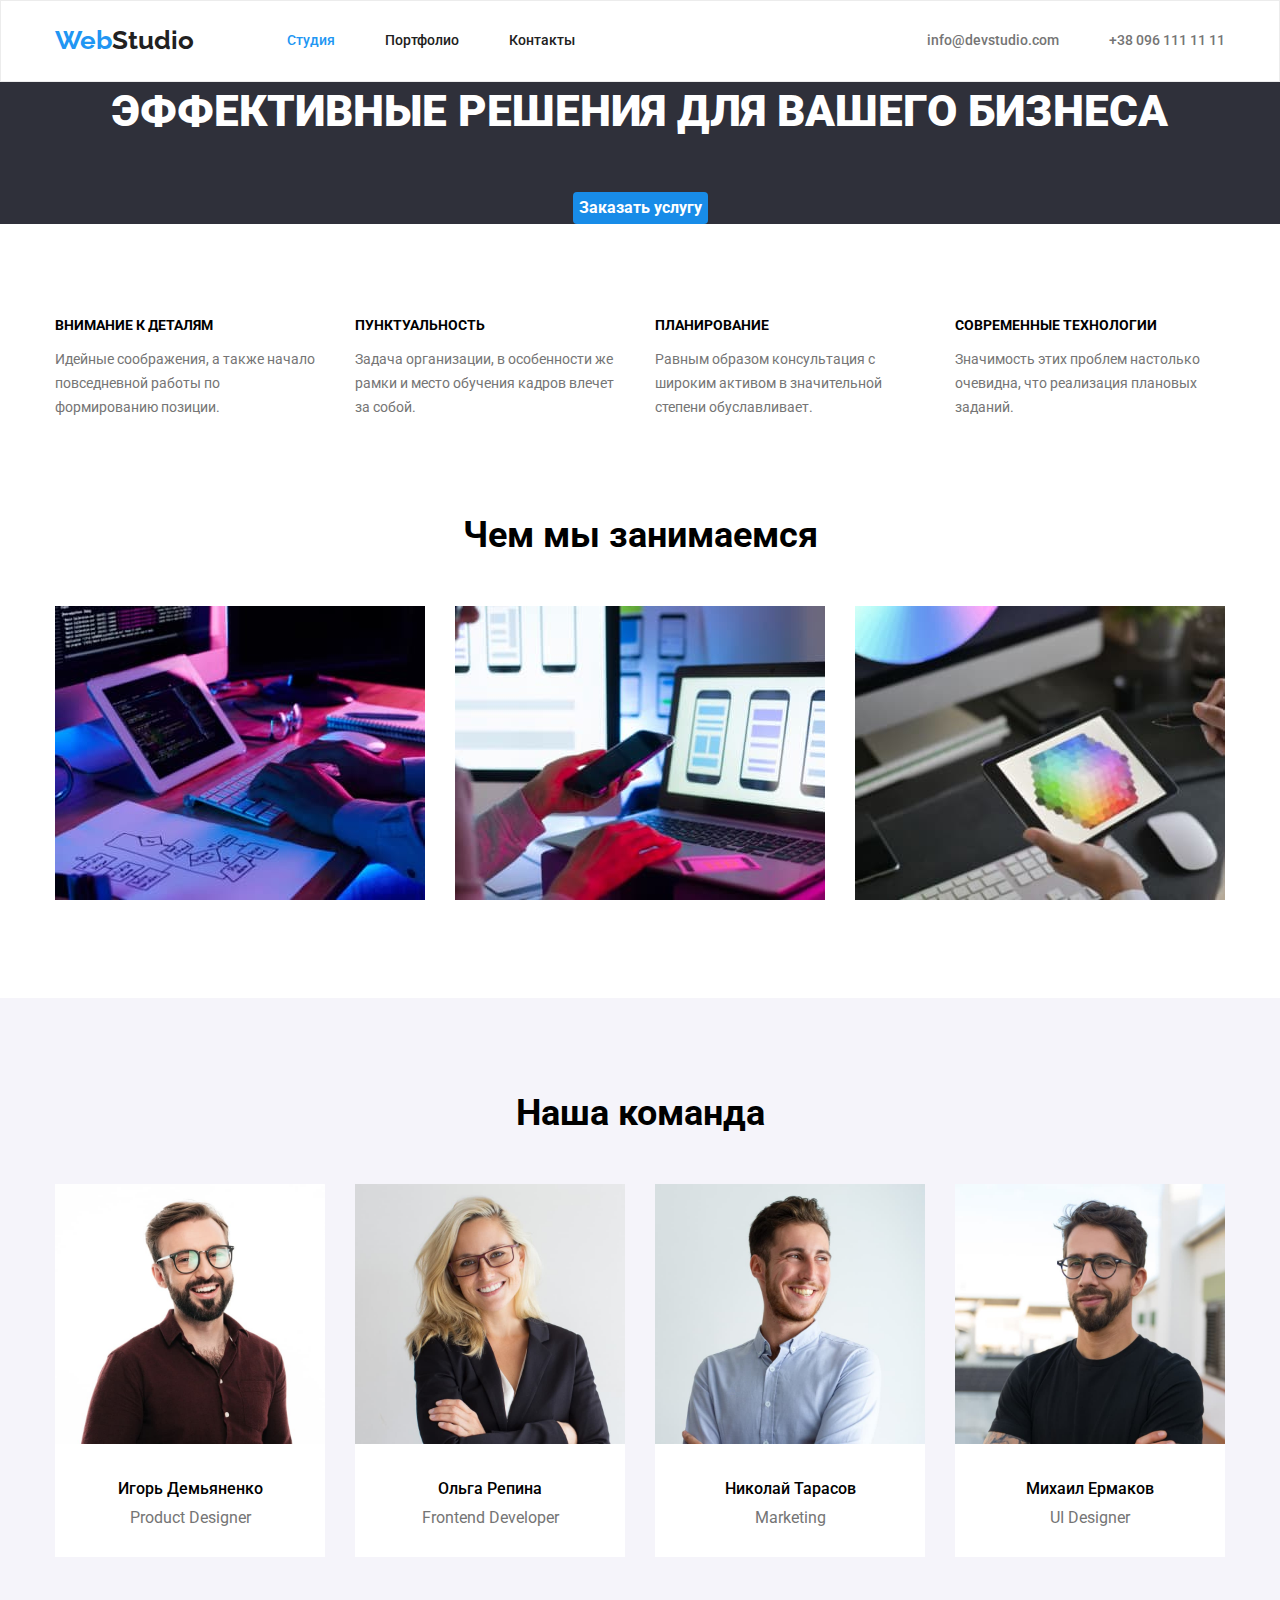
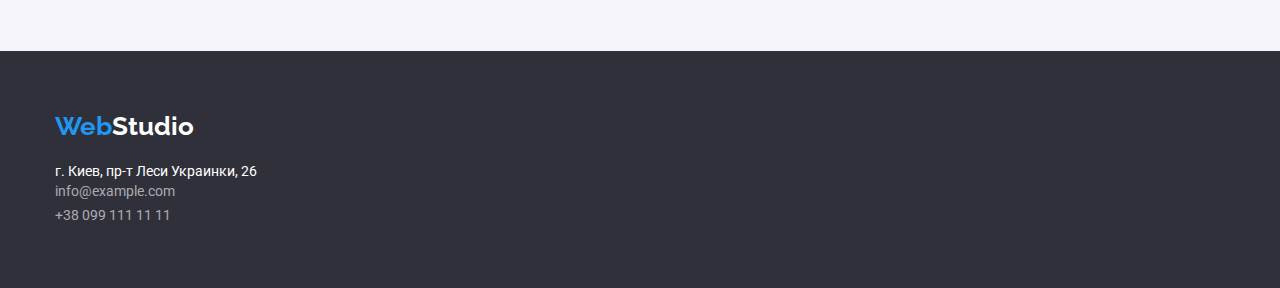
==== index.html @ 7400c4f2 "goit-hw-3" ====
<!DOCTYPE html>
<html lang="ru">
	<head>
		<meta charset="UTF-8" />
		<meta http-equiv="X-UA-Compatible" content="IE=edge" />
		<meta name="viewport" content="width=device-width, initial-scale=1.0" />
		<link rel="preconnect" href="https://fonts.googleapis.com" />
		<link rel="preconnect" href="https://fonts.gstatic.com" crossorigin />
		<link
			href="https://fonts.googleapis.com/css2?family=Raleway:wght@700&family=Roboto:wght@400;500;700;900&display=swap"
			rel="stylesheet"
		/>
		<link
			rel="stylesheet"
			href="https://cdnjs.cloudflare.com/ajax/libs/modern-normalize/1.1.0/modern-normalize.min.css"
		/>
		<title>Document</title>
		<link rel="stylesheet" href="./css/styles.css" />
	</head>
	<body class="body">
		<header class="header">
			<div class="container header-total">
				<nav class="header-nav">
					<a class="header-logo" href="/"
						>Web<span class="header-studio">Studio</span></a
					>
					<ul class="header-list list">
						<li class="header-item">
							<a class="header-link current" href="./index.html">Студия</a>
						</li>
						<li class="header-item">
							<a class="header-link" href="./portfolio.html">Портфолио</a>
						</li>
						<li class="header-item">
							<a class="header-link" href="">Контакты</a>
						</li>
					</ul>
				</nav>
				<ul class="header-contact-list list">
					<li class="header-contact-item">
						<a class="header-mail" href="mailto:info@devstudio.com"
							>info@devstudio.com</a
						>
					</li>
					<li class="header-contact-item">
						<a class="header-tel" href="tel:+380961111111">+38 096 111 11 11</a>
					</li>
				</ul>
			</div>
		</header>
		<main>
			<section class="hero">
				<h1 class="hero-headline">Эффективные решения для вашего бизнеса</h1>
				<button class="hero-btn" type="button">Заказать услугу</button>
			</section>
			<section class="promo">
				<div class="container promo-total">
					<ul class="promo-list list">
						<li class="promo-item">
							<h3 class="promo-subject">Внимание к деталям</h3>
							<p class="promo-desc">
								Идейные соображения, а также начало повседневной работы по
								формированию позиции.
							</p>
						</li>
						<li class="promo-item">
							<h3 class="promo-subject">Пунктуальность</h3>
							<p class="promo-desc">
								Задача организации, в особенности же рамки и место обучения
								кадров влечет за собой.
							</p>
						</li>
						<li class="promo-item">
							<h3 class="promo-subject">Планирование</h3>
							<p class="promo-desc">
								Равным образом консультация с широким активом в значительной
								степени обуславливает.
							</p>
						</li>
						<li class="promo-item">
							<h3 class="promo-subject">Современные технологии</h3>
							<p class="promo-desc">
								Значимость этих проблем настолько очевидна, что реализация
								плановых заданий.
							</p>
						</li>
					</ul>
				</div>
			</section>
			<section class="direction-activity">
				<div class="container direction-total">
					<h2 class="direction-activity-titel">Чем мы занимаемся</h2>
					<ul class="direction-activity-list list">
						<li class="direction-activity-item">
							<img src="./images/rabota1.jpg" alt="Работа1" width="370" />
						</li>
						<li class="direction-activity-item">
							<img src="./images/rabota2.jpg" alt="Работа2" width="370" />
						</li>
						<li class="direction-activity-item">
							<img src="./images/rabota3.jpg" alt="Работа3" width="370" />
						</li>
					</ul>
				</div>
			</section>
			<section class="team">
				<div class="container team-total">
					<h2 class="team-title">Наша команда</h2>
					<ul class="team-list list">
						<li class="team-item">
							<img
								class="images"
								src="./images/team1.jpg"
								alt="Игорь Демьяненко"
								width="270"
							/>
							<h3 class="team-member">Игорь Демьяненко</h3>
							<p class="team-member-position" lang="en">Product Designer</p>
						</li>
						<li class="team-item">
							<img
								class="images"
								src="./images/team2.jpg"
								alt="Ольга Репина"
								width="270"
							/>
							<h3 class="team-member">Ольга Репина</h3>
							<p class="team-member-position" lang="en">Frontend Developer</p>
						</li>
						<li class="team-item">
							<img
								class="images"
								src="./images/team3.jpg"
								alt="Николай Тарасов"
								width="270"
							/>
							<h3 class="team-member">Николай Тарасов</h3>
							<p class="team-member-position" lang="en">Marketing</p>
						</li>
						<li class="team-item">
							<img
								class="images"
								src="./images/team4.jpg"
								alt="Михаил Ермаков"
								width="270"
							/>
							<h3 class="team-member">Михаил Ермаков</h3>
							<p class="team-member-position" lang="en">UI Designer</p>
						</li>
					</ul>
				</div>
			</section>
		</main>
		<footer class="footer">
			<div class="container">
				<a class="footer-logo" href="/"
					>Web<span class="footer-studio">Studio</span></a
				>
				<address class="footer-contact">
					<ul class="footer-contact-list list">
						<li class="footer-contact-item">
							<a class="footer-geolocation" href="">
								г. Киев, пр-т Леси Украинки, 26</a
							>
						</li>
						<li class="footer-contact-item">
							<a class="footer-mail" href="mailto:info@devstudio.com"
								>info@example.com</a
							>
						</li>
						<li class="footer-contact-item">
							<a class="footer-tel" href="tel:+380961111111"
								>+38 099 111 11 11</a
							>
						</li>
					</ul>
				</address>
			</div>
		</footer>
	</body>
</html>
---- css/styles.css ----
:root {
	--primary-text-color: #212121;
	--title-text-color: #757575;
	--accent-color: #2196f3;
	--primary-white-color: #ffffff;
}
html {
	box-sizing: border-box;
}
*,
*::before,
*::after {
	box-sizing: inherit;
}
body {
	margin: 0;
	font-family: Roboto, sans-serif;
	background-color: var(--primary-white-color);
}
.container {
	width: 1200px;
	margin-left: auto;
	margin-right: auto;
	padding-left: 15px;
	padding-right: 15px;
}
.list {
	list-style: none;
	padding: 0;
	margin: 0;
}
/*header*/

.header-total,
.header-nav,
.header-list,
.header-contact-list {
	display: flex;
	align-items: center;
}

.header-link,
.header-mail,
.header-tel {
	display: block;
	padding-top: 32px;
	padding-bottom: 32px;
}
.header-item:not(:last-child) {
	margin-right: 50px;
}
.header-contact-item:not(:last-child) {
	margin-right: 50px;
}
.header-contact-list {
	margin-left: auto;
}
.header {
	border: 1px solid #ececec;
}
.header-logo {
	display: block;
	margin-right: 93px;
	padding-top: 24px;
	padding-bottom: 25px;

	font-family: Raleway, sans-serif;
	font-weight: bold;
	font-size: 26px;
	line-height: 1.19;
	text-decoration: none;
	color: var(--accent-color);
}
.header-studio {
	color: var(--primary-text-color);
}
.header-link {
	font-weight: 500;
	font-size: 14px;
	line-height: 1.14;
	color: var(--primary-text-color);
	cursor: pointer;
	text-decoration: none;
}
.header-link:hover,
.header-link:focus {
	color: var(--accent-color);
}
.header-link.current {
	color: var(--accent-color);
}
.header-mail {
	font-weight: 500;
	font-size: 14px;
	line-height: 1.14;
	color: var(--title-text-color);
	text-decoration: none;
}
.header-mail:hover,
.header-mail:focus {
	color: var(--accent-color);
}
.header-tel {
	font-weight: 500;
	font-size: 14px;
	line-height: 1.14;
	color: var(--title-text-color);
	text-decoration: none;
}
.header-tel:hover,
.header-tel:focus {
	color: var(--accent-color);
}

/*hero*/
.hero {
	margin-bottom: 94px;

	background-color: #2f303a;
	color: var(--primary-white-color);
	text-align: center;
}
.hero-headline {
	margin-top: 0;
	margin-bottom: 50px;

	font-weight: 900;
	font-size: 44px;
	line-height: 1.36;
	text-transform: uppercase;
}
.hero-btn {
	font-family: Roboto, sans-serif;
	font-weight: bold;
	font-size: 16px;
	line-height: 1.88;

	color: var(--primary-white-color);
	cursor: pointer;
	background-color: #188ce8;
	border: none;
	border-radius: 4px;
}
.hero-btn:hover,
.hero-btn:focus {
	color: #188ce8;
	background-color: var(--primary-white-color);
}
.hero-btn:active {
	color: var(--primary-white-color);
	background-color: #188ce8;
}
/*main page*/

.promo {
	margin-bottom: 94px;
}
.promo-total {
	align-items: center;
}
.promo-list {
	display: flex;
}
.promo-item {
	width: 270px;
}
.promo-item:not(:last-child) {
	margin-right: 30px;
}
.promo-subject {
	margin-top: 0;
	margin-bottom: 10;

	font-weight: bold;
	font-size: 14px;
	line-height: 1.14;
	text-transform: uppercase;
}
.promo-desc {
	margin-top: 0;
	margin-bottom: 0;
	font-size: 14px;
	line-height: 1.71;
	color: var(--title-text-color);
}

.direction-activity {
	margin-bottom: 94px;
}
.direction-total {
	align-items: center;
}
.direction-activity-list {
	display: flex;
}
.direction-activity-item:not(:last-child) {
	margin-right: 30px;
}

.direction-activity-titel,
.team-title {
	margin-top: 0;
	margin-bottom: 0;
	padding-bottom: 50px;
	font-weight: bold;
	font-size: 36px;
	line-height: 1.17;
	text-align: center;
}
.team {
	padding-top: 94px;
	padding-bottom: 94px;
	background-color: #f5f4fa;
}
.team-total {
	align-items: center;
}
.team-list {
	display: flex;
}
.team-item:not(:last-child) {
	margin-right: 30px;
}
.team-item {
	background-color: var(--primary-white-color);
}
.images {
	padding-bottom: 30px;
}
.team-member {
	margin-top: 0;
	margin-bottom: 0;
	padding-bottom: 10px;

	font-weight: 500;
	font-size: 16px;
	line-height: 1.19;
	text-align: center;
}
.team-member-position {
	margin-top: 0;
	margin-bottom: 0;
	padding-bottom: 30px;

	font-size: 16px;
	line-height: 1.19;
	text-align: center;
	color: var(--title-text-color);
}
/*footer*/
.footer {
	background-color: #2f303a;
	padding-top: 60px;
	padding-bottom: 60px;
}

.footer-logo {
	display: block;
	padding-bottom: 20px;

	font-family: Raleway, sans-serif;
	font-weight: bold;
	font-size: 26px;
	line-height: 1.19;
	color: var(--accent-color);
	text-decoration: none;
}
.footer-studio {
	color: var(--primary-white-color);
}

.footer-geolocation,
.footer-mail {
	padding-bottom: 9px;
}

.footer-geolocation {
	font-size: 14px;
	line-height: 1.71px;
	color: var(--primary-white-color);
	text-decoration: none;
	font-style: normal;
}
.footer-mail,
.footer-tel {
	font-size: 14px;
	line-height: 1.71;
	color: rgba(255, 255, 255, 0.6);
	text-decoration: none;
	font-style: normal;
}
.footer-geolocation:hover,
.footer-geolocation:focus,
.footer-mail:hover,
.footer-mail:focus,
.footer-tel:hover,
.footer-tel:focus {
	color: var(--accent-color);
}

/*portfolio*/
.border {
	border-bottom: 1px solid #ececec;
	margin-bottom: 115px;
}
.portfolio-navigation {
	margin-bottom: 73px;
}
.portfolio-nav-btn-list {
	display: flex;
	padding-bottom: 50px;
	align-items: center;
	justify-content: center;
}
.portfolio-item:not(:last-child) {
	margin-right: 8px;
}
.portfolio-btn-everyone {
	padding: 6px 20px;
	min-width: 73px;

	font-family: Roboto, sans-serif;
	font-weight: 500;
	font-size: 16px;
	line-height: 1.63;
	text-align: center;
	color: var(--primary-text-color);
	cursor: pointer;
	background-color: #f5f4fa;
	border: none;
	border-radius: 4px;
}
.portfolio-btn-everyone:hover,
.portfolio-btn-everyone:focus {
	color: var(--primary-white-color);
	background-color: var(--accent-color);
}
.portfolio-btn-everyone:active {
	color: var(--primary-white-color);
}
.corol-change {
	color: var(--primary-white-color);
	background-color: var(--accent-color);
}
.portfolio-example-list {
	display: flex;
	flex-wrap: wrap;
	margin: -15px;
}
.portfolio-example-item {
	margin: 15px;
	border: 1px solid #ececec;
}

.portfolio-example-item .portfolio-images {
	padding-bottom: 20px;
}
.portfolio-example-title {
	margin-top: 0;
	margin-bottom: 0;
	padding-bottom: 4px;
	padding-left: 24px;

	font-weight: bold;
	font-size: 18px;
	line-height: 2;
}
.portfolio-example-text {
	margin-top: 0;
	margin-bottom: 0;
	padding-bottom: 20px;
	padding-left: 24px;

	font-size: 16px;
	line-height: 1.88;
	color: var(--title-text-color);
}
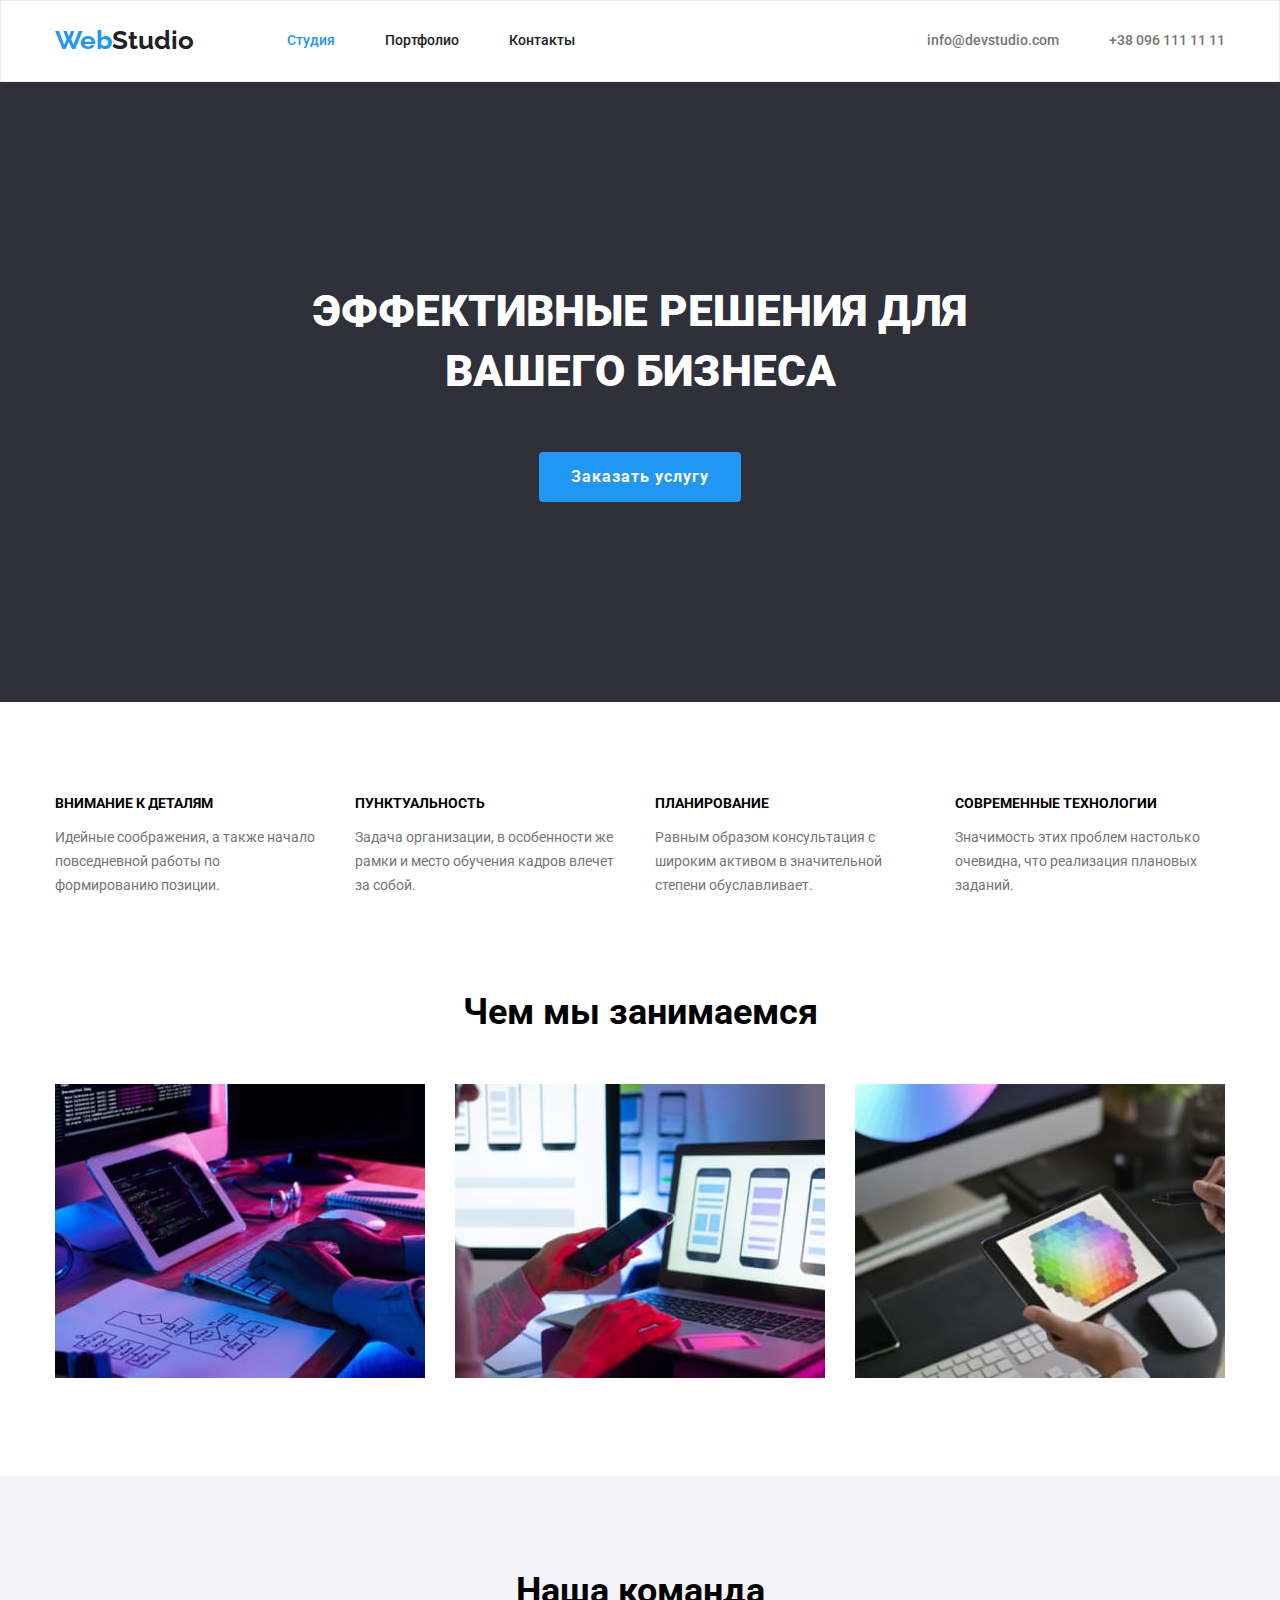
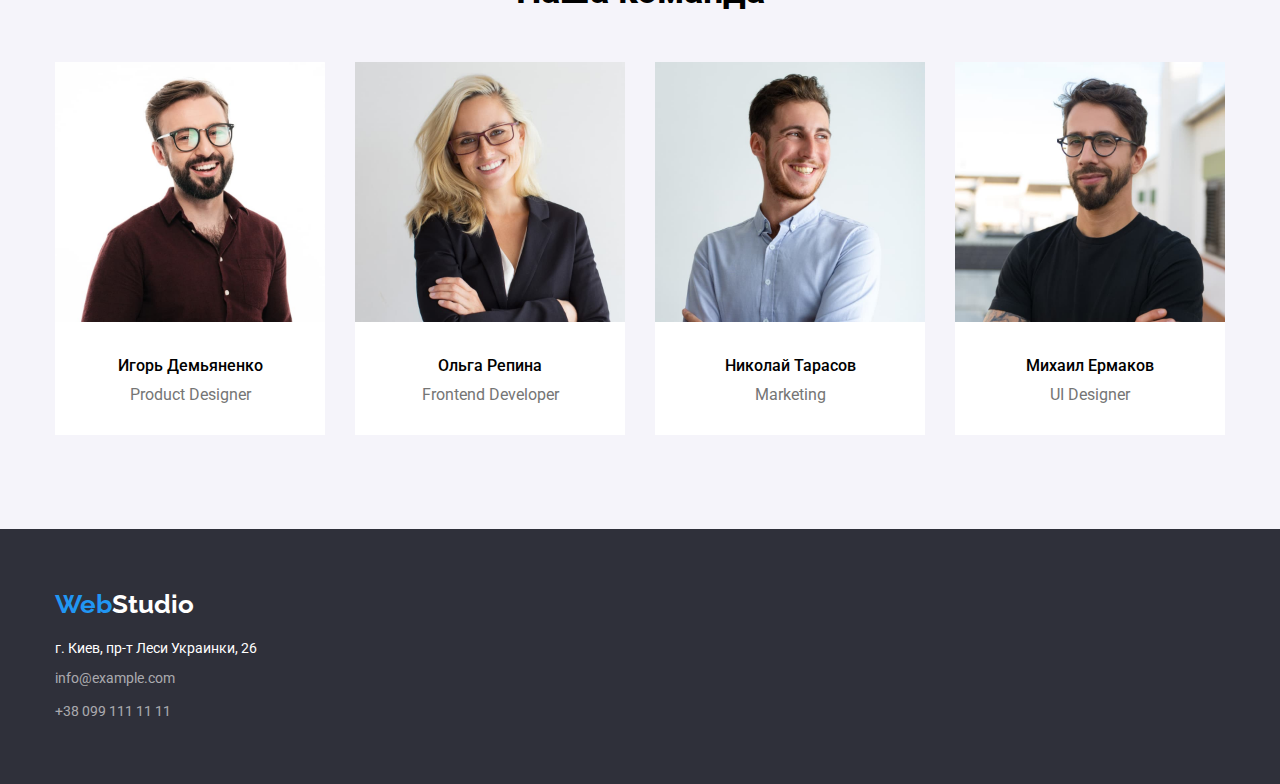
==== commit bae0a835: "goit-hw-03-fixed" ====
--- a/index.html
+++ b/index.html
@@ -50,8 +50,10 @@
 		</header>
 		<main>
 			<section class="hero">
-				<h1 class="hero-headline">Эффективные решения для вашего бизнеса</h1>
-				<button class="hero-btn" type="button">Заказать услугу</button>
+				<div class="container hero-total">
+					<h1 class="hero-headline">Эффективные решения для вашего бизнеса</h1>
+					<button class="hero-btn" type="button">Заказать услугу</button>
+				</div>
 			</section>
 			<section class="promo">
 				<div class="container promo-total">
@@ -114,8 +116,10 @@
 								alt="Игорь Демьяненко"
 								width="270"
 							/>
-							<h3 class="team-member">Игорь Демьяненко</h3>
-							<p class="team-member-position" lang="en">Product Designer</p>
+							<div class="team-card">
+								<h3 class="team-member">Игорь Демьяненко</h3>
+								<p class="team-member-position" lang="en">Product Designer</p>
+							</div>
 						</li>
 						<li class="team-item">
 							<img
@@ -124,8 +128,10 @@
 								alt="Ольга Репина"
 								width="270"
 							/>
-							<h3 class="team-member">Ольга Репина</h3>
-							<p class="team-member-position" lang="en">Frontend Developer</p>
+							<div class="team-card">
+								<h3 class="team-member">Ольга Репина</h3>
+								<p class="team-member-position" lang="en">Frontend Developer</p>
+							</div>
 						</li>
 						<li class="team-item">
 							<img
@@ -134,8 +140,10 @@
 								alt="Николай Тарасов"
 								width="270"
 							/>
-							<h3 class="team-member">Николай Тарасов</h3>
-							<p class="team-member-position" lang="en">Marketing</p>
+							<div class="team-card">
+								<h3 class="team-member">Николай Тарасов</h3>
+								<p class="team-member-position" lang="en">Marketing</p>
+							</div>
 						</li>
 						<li class="team-item">
 							<img
@@ -144,8 +152,10 @@
 								alt="Михаил Ермаков"
 								width="270"
 							/>
-							<h3 class="team-member">Михаил Ермаков</h3>
-							<p class="team-member-position" lang="en">UI Designer</p>
+							<div class="team-card">
+								<h3 class="team-member">Михаил Ермаков</h3>
+								<p class="team-member-position" lang="en">UI Designer</p>
+							</div>
 						</li>
 					</ul>
 				</div>
--- a/css/styles.css
+++ b/css/styles.css
@@ -3,6 +3,7 @@
 	--title-text-color: #757575;
 	--accent-color: #2196f3;
 	--primary-white-color: #ffffff;
+	--hero-foter-accent-color: #2f303a;
 }
 html {
 	box-sizing: border-box;
@@ -114,11 +115,19 @@
 
 /*hero*/
 .hero {
-	margin-bottom: 94px;
-
-	background-color: #2f303a;
-	color: var(--primary-white-color);
-	text-align: center;
+	background-color: var(--hero-foter-accent-color);
+	color: var(--primary-white-color);
+}
+.hero-total {
+	padding-top: 200px;
+	padding-bottom: 200px;
+}
+.hero-headline,
+.hero-btn {
+	margin-right: auto;
+	margin-left: auto;
+	display: block;
+	align-items: center;
 }
 .hero-headline {
 	margin-top: 0;
@@ -128,32 +137,38 @@
 	font-size: 44px;
 	line-height: 1.36;
 	text-transform: uppercase;
+	text-align: center;
+	width: 698px;
 }
 .hero-btn {
+	padding: 10px 32px;
+
 	font-family: Roboto, sans-serif;
 	font-weight: bold;
 	font-size: 16px;
+	letter-spacing: 0.06em;
 	line-height: 1.88;
 
 	color: var(--primary-white-color);
 	cursor: pointer;
-	background-color: #188ce8;
+	background-color: var(--accent-color);
 	border: none;
 	border-radius: 4px;
 }
 .hero-btn:hover,
 .hero-btn:focus {
-	color: #188ce8;
+	color: var(--primary-white-color);
+	background-color: #188ce8;
+}
+.hero-btn:active {
+	color: var(--accent-color);
 	background-color: var(--primary-white-color);
 }
-.hero-btn:active {
-	color: var(--primary-white-color);
-	background-color: #188ce8;
-}
 /*main page*/
 
 .promo {
-	margin-bottom: 94px;
+	padding-top: 94px;
+	padding-bottom: 94px;
 }
 .promo-total {
 	align-items: center;
@@ -185,7 +200,7 @@
 }
 
 .direction-activity {
-	margin-bottom: 94px;
+	padding-bottom: 94px;
 }
 .direction-total {
 	align-items: center;
@@ -200,8 +215,8 @@
 .direction-activity-titel,
 .team-title {
 	margin-top: 0;
-	margin-bottom: 0;
-	padding-bottom: 50px;
+	margin-bottom: 50px;
+
 	font-weight: bold;
 	font-size: 36px;
 	line-height: 1.17;
@@ -225,12 +240,13 @@
 	background-color: var(--primary-white-color);
 }
 .images {
-	padding-bottom: 30px;
+	margin-bottom: 30px;
+}
+.team-card {
 }
 .team-member {
 	margin-top: 0;
-	margin-bottom: 0;
-	padding-bottom: 10px;
+	margin-bottom: 10px;
 
 	font-weight: 500;
 	font-size: 16px;
@@ -249,14 +265,14 @@
 }
 /*footer*/
 .footer {
-	background-color: #2f303a;
+	background-color: var(--hero-foter-accent-color);
 	padding-top: 60px;
 	padding-bottom: 60px;
 }
 
 .footer-logo {
 	display: block;
-	padding-bottom: 20px;
+	margin-bottom: 20px;
 
 	font-family: Raleway, sans-serif;
 	font-weight: bold;
@@ -269,9 +285,8 @@
 	color: var(--primary-white-color);
 }
 
-.footer-geolocation,
-.footer-mail {
-	padding-bottom: 9px;
+.footer-contact-item:not(:last-child) {
+	margin-bottom: 9px;
 }
 
 .footer-geolocation {
@@ -289,6 +304,7 @@
 	text-decoration: none;
 	font-style: normal;
 }
+
 .footer-geolocation:hover,
 .footer-geolocation:focus,
 .footer-mail:hover,
@@ -301,14 +317,14 @@
 /*portfolio*/
 .border {
 	border-bottom: 1px solid #ececec;
-	margin-bottom: 115px;
 }
 .portfolio-navigation {
-	margin-bottom: 73px;
+	padding-top: 94px;
+	padding-bottom: 94px;
 }
 .portfolio-nav-btn-list {
 	display: flex;
-	padding-bottom: 50px;
+	margin-bottom: 34px;
 	align-items: center;
 	justify-content: center;
 }
@@ -349,28 +365,24 @@
 }
 .portfolio-example-item {
 	margin: 15px;
+}
+.portfolio-images {
+	display: block;
+}
+
+.portfolio-card {
+	padding: 20px 24px;
 	border: 1px solid #ececec;
 }
-
-.portfolio-example-item .portfolio-images {
-	padding-bottom: 20px;
-}
 .portfolio-example-title {
-	margin-top: 0;
-	margin-bottom: 0;
-	padding-bottom: 4px;
-	padding-left: 24px;
-
+	display: block;
+	margin: 0 0 4px 0;
 	font-weight: bold;
 	font-size: 18px;
 	line-height: 2;
 }
 .portfolio-example-text {
-	margin-top: 0;
-	margin-bottom: 0;
-	padding-bottom: 20px;
-	padding-left: 24px;
-
+	margin: 0;
 	font-size: 16px;
 	line-height: 1.88;
 	color: var(--title-text-color);
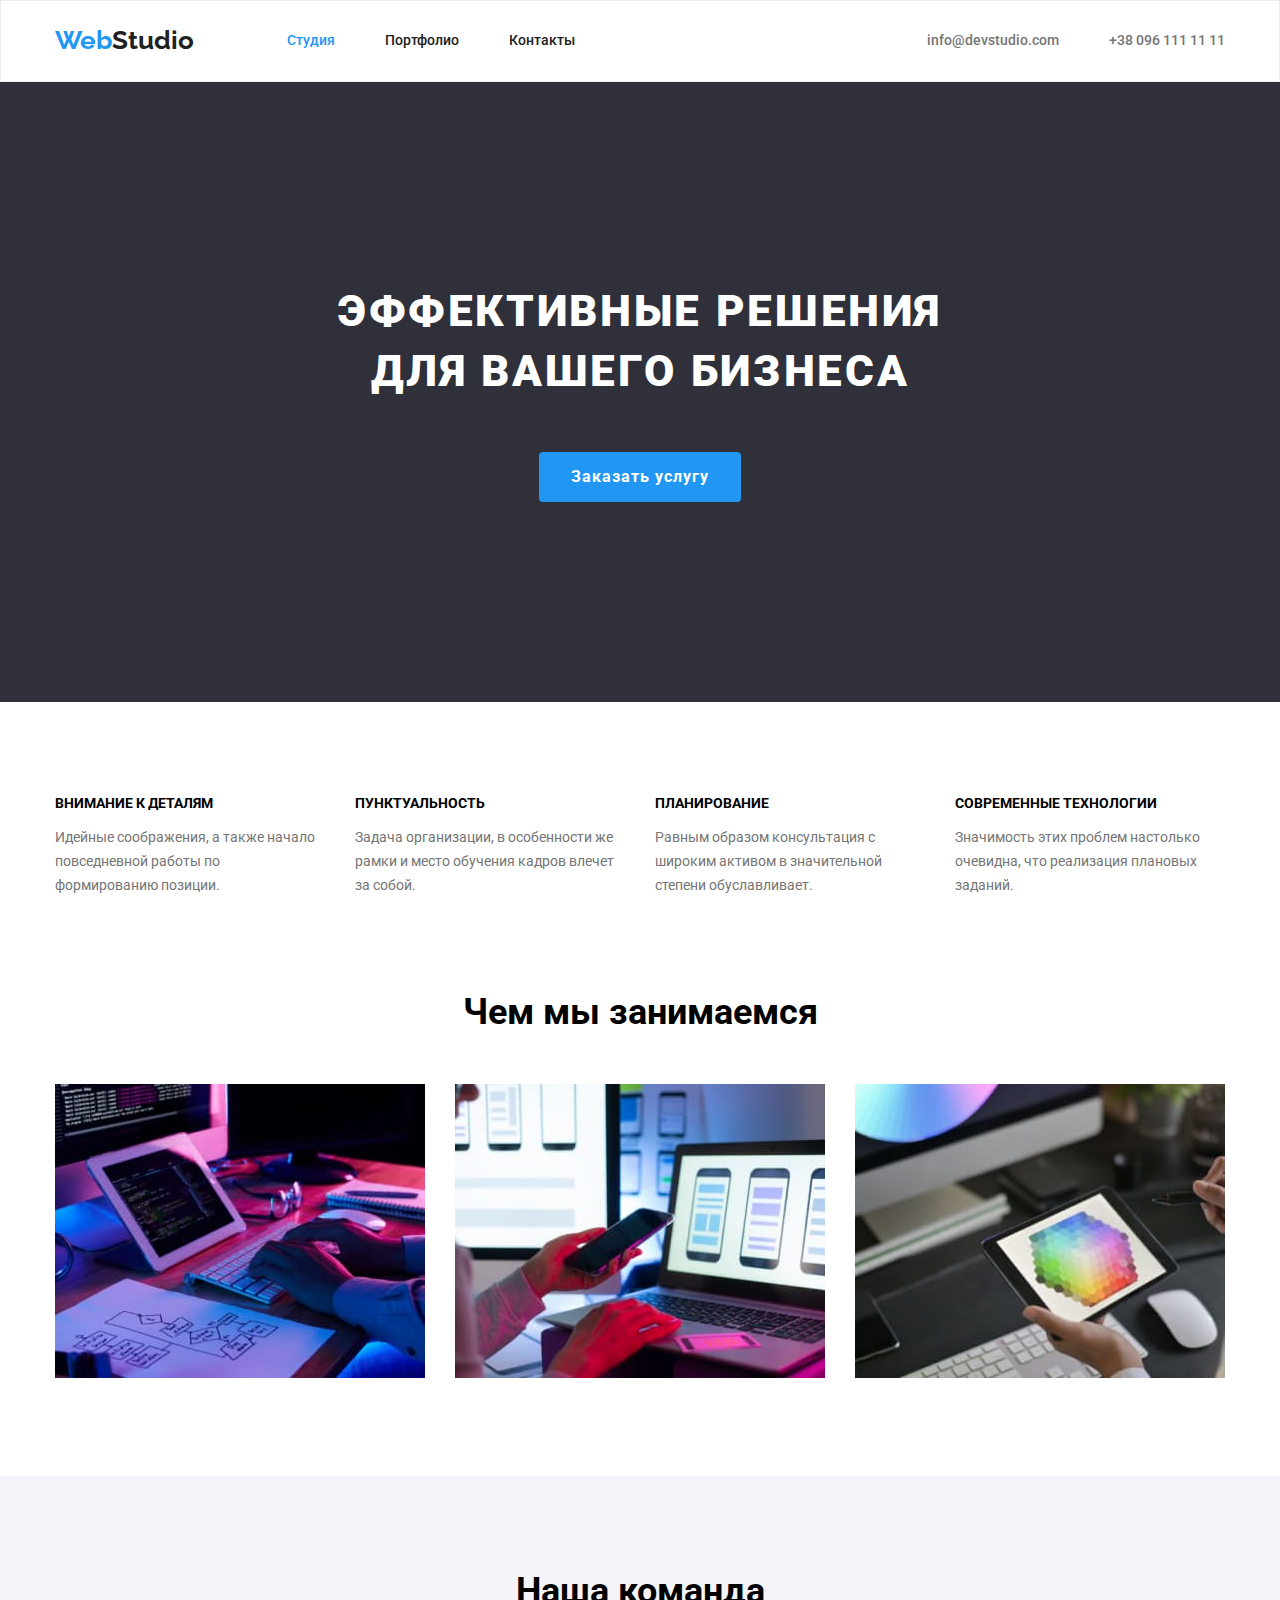
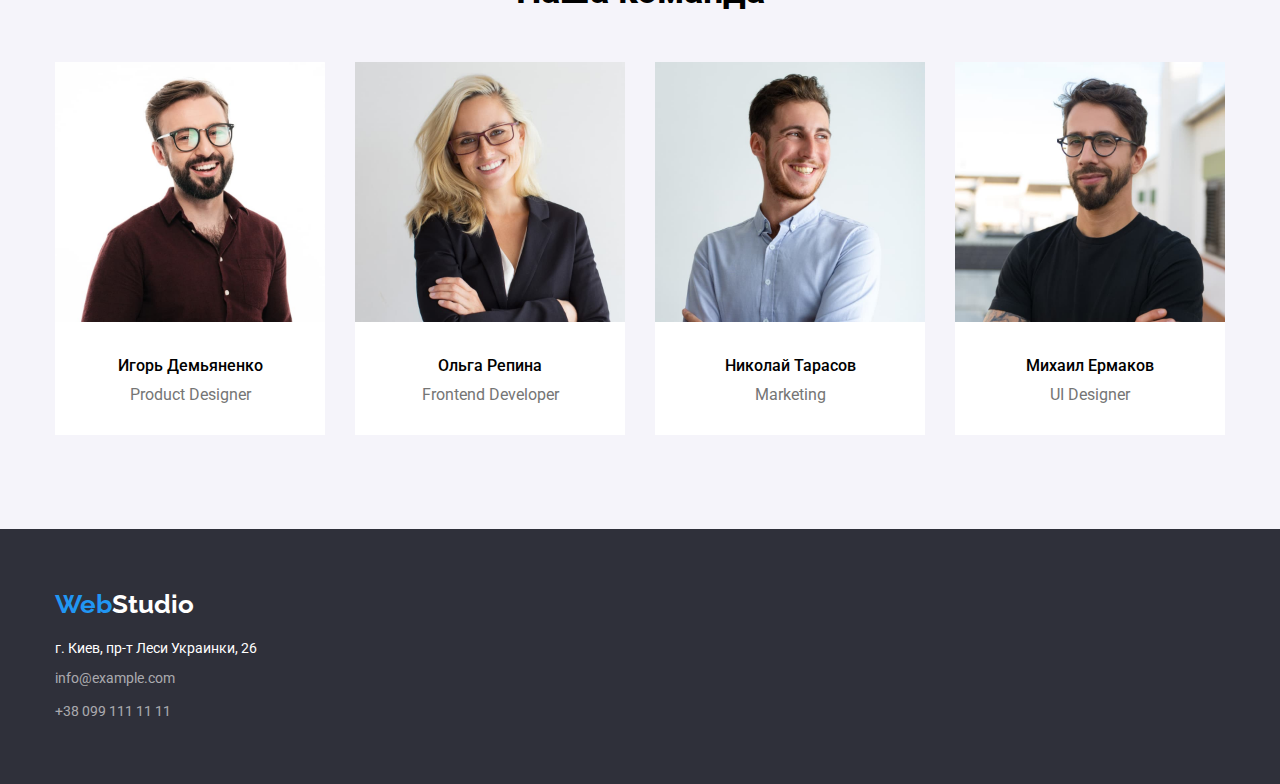
==== commit b0da0e2e: "goit-hw-03-fixed-new" ====
--- a/index.html
+++ b/index.html
@@ -50,7 +50,7 @@
 		</header>
 		<main>
 			<section class="hero">
-				<div class="container hero-total">
+				<div class="container">
 					<h1 class="hero-headline">Эффективные решения для вашего бизнеса</h1>
 					<button class="hero-btn" type="button">Заказать услугу</button>
 				</div>
--- a/css/styles.css
+++ b/css/styles.css
@@ -115,13 +115,13 @@
 
 /*hero*/
 .hero {
-	background-color: var(--hero-foter-accent-color);
-	color: var(--primary-white-color);
-}
-.hero-total {
 	padding-top: 200px;
 	padding-bottom: 200px;
-}
+
+	background-color: var(--hero-foter-accent-color);
+	color: var(--primary-white-color);
+}
+
 .hero-headline,
 .hero-btn {
 	margin-right: auto;
@@ -138,7 +138,8 @@
 	line-height: 1.36;
 	text-transform: uppercase;
 	text-align: center;
-	width: 698px;
+	letter-spacing: 0.06em;
+	width: 696px;
 }
 .hero-btn {
 	padding: 10px 32px;
@@ -239,10 +240,9 @@
 .team-item {
 	background-color: var(--primary-white-color);
 }
-.images {
-	margin-bottom: 30px;
-}
+
 .team-card {
+	padding: 30px 32px;
 }
 .team-member {
 	margin-top: 0;
@@ -256,7 +256,6 @@
 .team-member-position {
 	margin-top: 0;
 	margin-bottom: 0;
-	padding-bottom: 30px;
 
 	font-size: 16px;
 	line-height: 1.19;
@@ -324,7 +323,7 @@
 }
 .portfolio-nav-btn-list {
 	display: flex;
-	margin-bottom: 34px;
+	margin-bottom: 50px;
 	align-items: center;
 	justify-content: center;
 }
